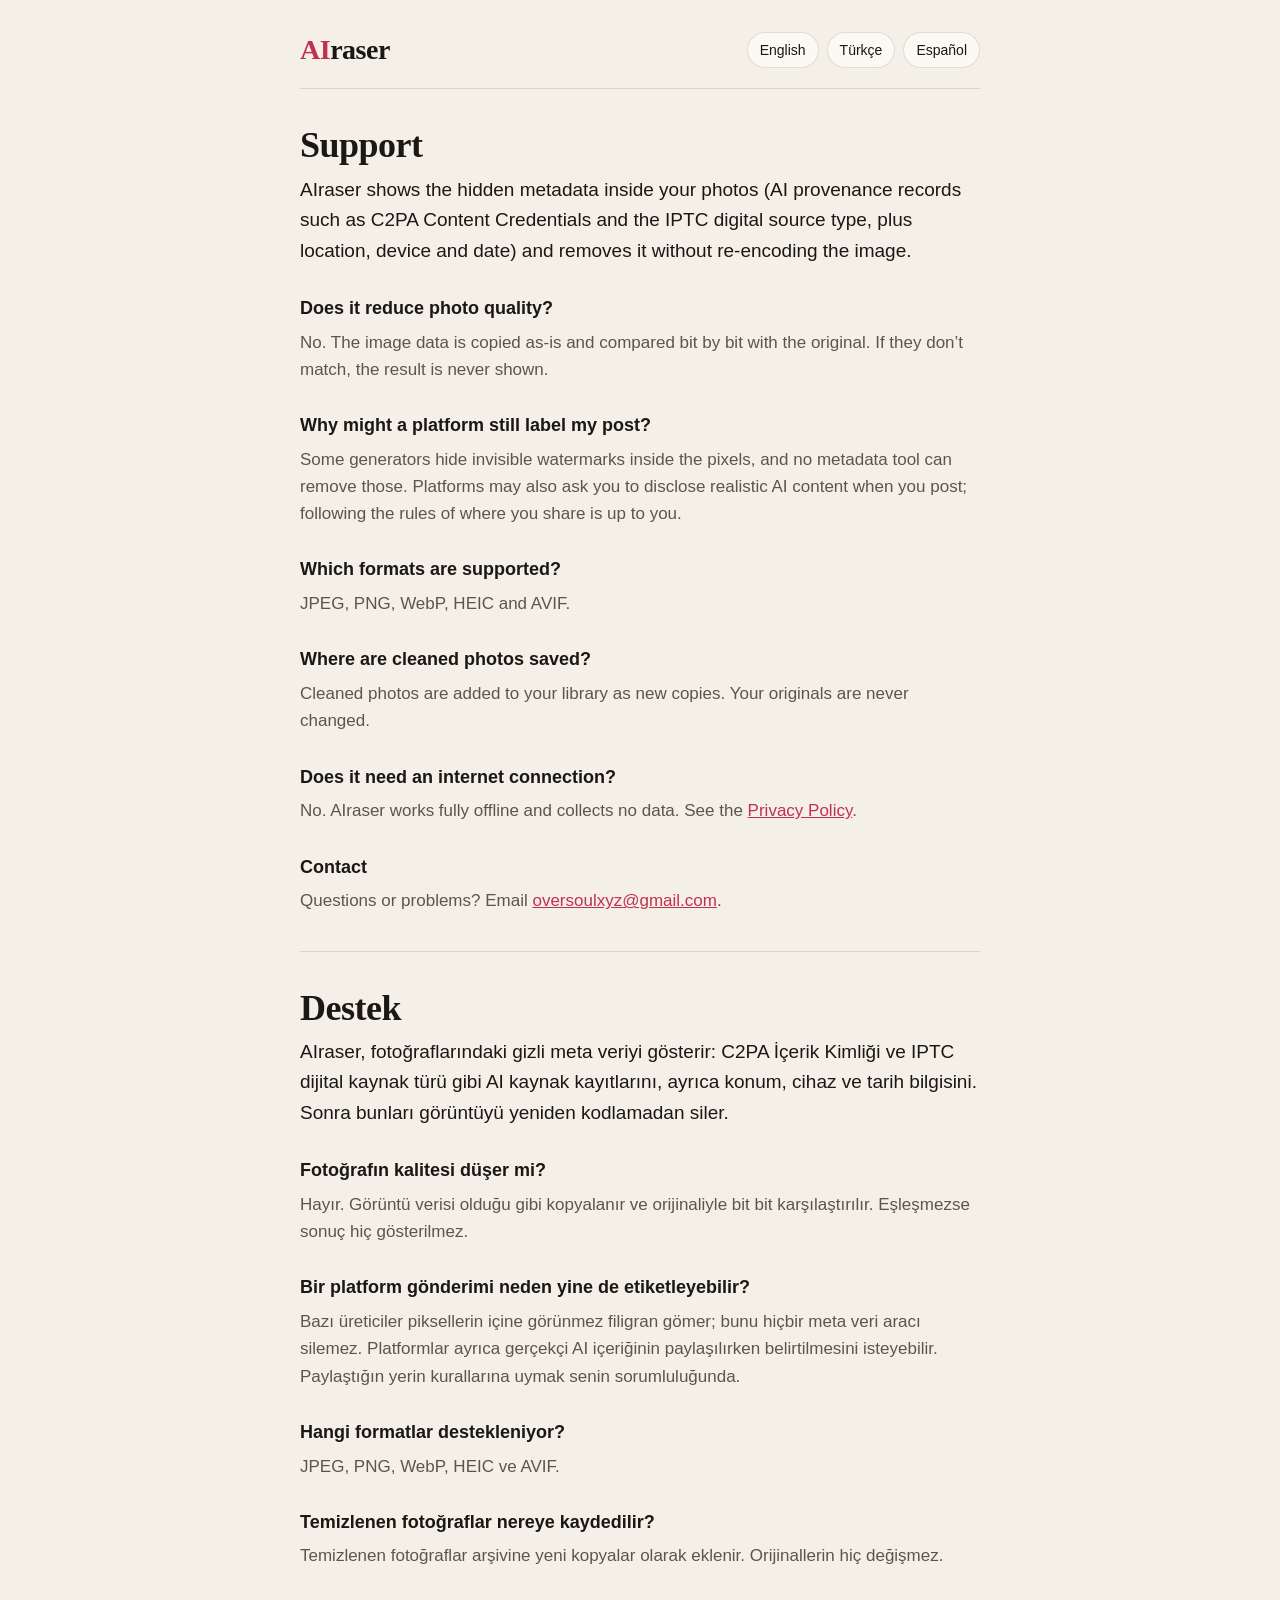
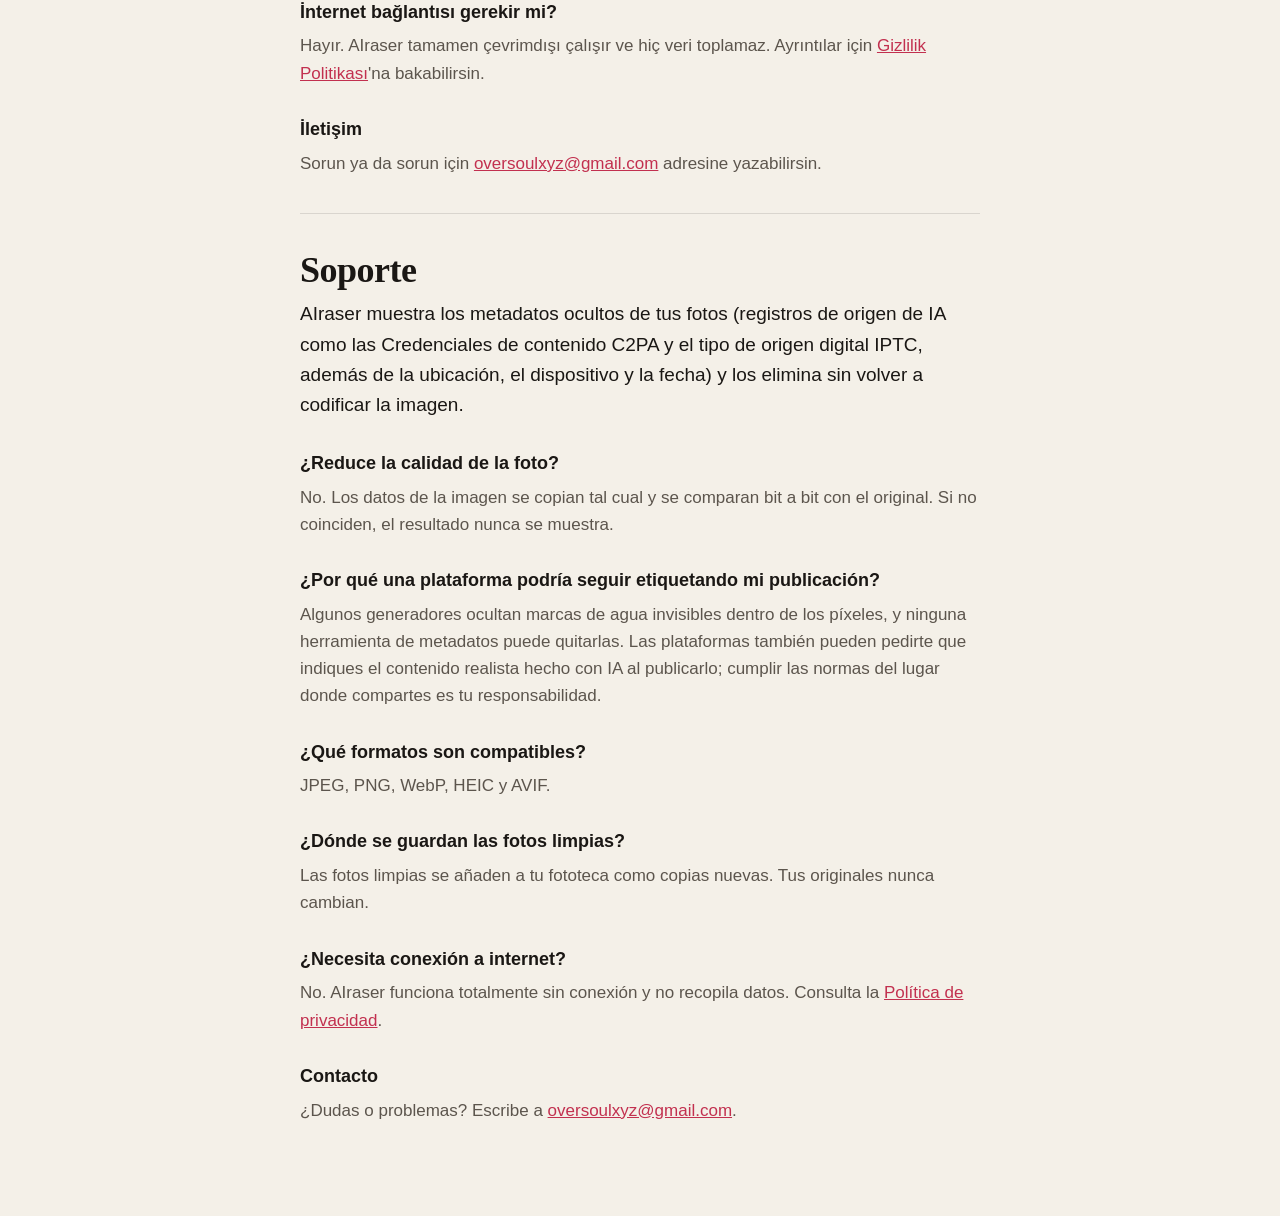
==== index.html @ 13f67885 "Add AIraser support and privacy pages Co-Authored-By: Claude Opus 5.5 <noreply@anthropic.com>" ====
<!doctype html>
<html lang="en">
<head>
<meta charset="utf-8">
<meta name="viewport" content="width=device-width, initial-scale=1">
<title>AIraser · Support</title>
<meta name="description" content="Help and contact for AIraser, the offline photo metadata cleaner for iPhone.">
<link rel="stylesheet" href="style.css">
</head>
<body>
<main>
  <header>
    <a class="wordmark" href="./"><span>AI</span>raser</a>
    <nav aria-label="Language">
      <a href="#en" lang="en">English</a>
      <a href="#tr" lang="tr">Türkçe</a>
      <a href="#es" lang="es">Español</a>
    </nav>
  </header>

  <section id="en" lang="en">
    <h1>Support</h1>
    <p class="lead">AIraser shows the hidden metadata inside your photos (AI provenance records such as C2PA Content Credentials and the IPTC digital source type, plus location, device and date) and removes it without re-encoding the image.</p>

    <h2>Does it reduce photo quality?</h2>
    <p>No. The image data is copied as-is and compared bit by bit with the original. If they don’t match, the result is never shown.</p>

    <h2>Why might a platform still label my post?</h2>
    <p>Some generators hide invisible watermarks inside the pixels, and no metadata tool can remove those. Platforms may also ask you to disclose realistic AI content when you post; following the rules of where you share is up to you.</p>

    <h2>Which formats are supported?</h2>
    <p>JPEG, PNG, WebP, HEIC and AVIF.</p>

    <h2>Where are cleaned photos saved?</h2>
    <p>Cleaned photos are added to your library as new copies. Your originals are never changed.</p>

    <h2>Does it need an internet connection?</h2>
    <p>No. AIraser works fully offline and collects no data. See the <a href="privacy.html#en">Privacy Policy</a>.</p>

    <h2>Contact</h2>
    <p>Questions or problems? Email <a href="mailto:oversoulxyz@gmail.com">oversoulxyz@gmail.com</a>.</p>
  </section>

  <section id="tr" lang="tr">
    <h1>Destek</h1>
    <p class="lead">AIraser, fotoğraflarındaki gizli meta veriyi gösterir: C2PA İçerik Kimliği ve IPTC dijital kaynak türü gibi AI kaynak kayıtlarını, ayrıca konum, cihaz ve tarih bilgisini. Sonra bunları görüntüyü yeniden kodlamadan siler.</p>

    <h2>Fotoğrafın kalitesi düşer mi?</h2>
    <p>Hayır. Görüntü verisi olduğu gibi kopyalanır ve orijinaliyle bit bit karşılaştırılır. Eşleşmezse sonuç hiç gösterilmez.</p>

    <h2>Bir platform gönderimi neden yine de etiketleyebilir?</h2>
    <p>Bazı üreticiler piksellerin içine görünmez filigran gömer; bunu hiçbir meta veri aracı silemez. Platformlar ayrıca gerçekçi AI içeriğinin paylaşılırken belirtilmesini isteyebilir. Paylaştığın yerin kurallarına uymak senin sorumluluğunda.</p>

    <h2>Hangi formatlar destekleniyor?</h2>
    <p>JPEG, PNG, WebP, HEIC ve AVIF.</p>

    <h2>Temizlenen fotoğraflar nereye kaydedilir?</h2>
    <p>Temizlenen fotoğraflar arşivine yeni kopyalar olarak eklenir. Orijinallerin hiç değişmez.</p>

    <h2>İnternet bağlantısı gerekir mi?</h2>
    <p>Hayır. AIraser tamamen çevrimdışı çalışır ve hiç veri toplamaz. Ayrıntılar için <a href="privacy.html#tr">Gizlilik Politikası</a>'na bakabilirsin.</p>

    <h2>İletişim</h2>
    <p>Sorun ya da sorun için <a href="mailto:oversoulxyz@gmail.com">oversoulxyz@gmail.com</a> adresine yazabilirsin.</p>
  </section>

  <section id="es" lang="es">
    <h1>Soporte</h1>
    <p class="lead">AIraser muestra los metadatos ocultos de tus fotos (registros de origen de IA como las Credenciales de contenido C2PA y el tipo de origen digital IPTC, además de la ubicación, el dispositivo y la fecha) y los elimina sin volver a codificar la imagen.</p>

    <h2>¿Reduce la calidad de la foto?</h2>
    <p>No. Los datos de la imagen se copian tal cual y se comparan bit a bit con el original. Si no coinciden, el resultado nunca se muestra.</p>

    <h2>¿Por qué una plataforma podría seguir etiquetando mi publicación?</h2>
    <p>Algunos generadores ocultan marcas de agua invisibles dentro de los píxeles, y ninguna herramienta de metadatos puede quitarlas. Las plataformas también pueden pedirte que indiques el contenido realista hecho con IA al publicarlo; cumplir las normas del lugar donde compartes es tu responsabilidad.</p>

    <h2>¿Qué formatos son compatibles?</h2>
    <p>JPEG, PNG, WebP, HEIC y AVIF.</p>

    <h2>¿Dónde se guardan las fotos limpias?</h2>
    <p>Las fotos limpias se añaden a tu fototeca como copias nuevas. Tus originales nunca cambian.</p>

    <h2>¿Necesita conexión a internet?</h2>
    <p>No. AIraser funciona totalmente sin conexión y no recopila datos. Consulta la <a href="privacy.html#es">Política de privacidad</a>.</p>

    <h2>Contacto</h2>
    <p>¿Dudas o problemas? Escribe a <a href="mailto:oversoulxyz@gmail.com">oversoulxyz@gmail.com</a>.</p>
  </section>
</main>
</body>
</html>
---- style.css ----
:root {
  --bg: #f4f0e8;
  --surface: #fbf9f4;
  --ink: #1a1714;
  --soft: #5c554d;
  --line: rgba(26, 23, 20, 0.12);
  --accent: #c2304f;
  color-scheme: light dark;
}

@media (prefers-color-scheme: dark) {
  :root {
    --bg: #121110;
    --surface: #1c1a18;
    --ink: #f4efe6;
    --soft: #b8b0a5;
    --line: rgba(244, 239, 230, 0.14);
    --accent: #ff9db0;
  }
}

* {
  box-sizing: border-box;
}

body {
  margin: 0;
  background: var(--bg);
  color: var(--ink);
  font: 17px/1.6 -apple-system, BlinkMacSystemFont, "Segoe UI", Roboto, "Helvetica Neue", Arial, sans-serif;
}

main {
  max-width: 720px;
  margin: 0 auto;
  padding: 32px 20px 80px;
}

header {
  display: flex;
  flex-wrap: wrap;
  align-items: center;
  justify-content: space-between;
  gap: 12px;
  padding-bottom: 20px;
  border-bottom: 1px solid var(--line);
}

.wordmark {
  font: 600 28px/1 Georgia, "Times New Roman", serif;
  color: var(--ink);
  text-decoration: none;
  letter-spacing: -0.5px;
}

.wordmark span {
  color: var(--accent);
}

nav {
  display: flex;
  gap: 8px;
}

nav a {
  padding: 6px 12px;
  border: 1px solid var(--line);
  border-radius: 999px;
  background: var(--surface);
  color: var(--ink);
  text-decoration: none;
  font-size: 14px;
}

section {
  padding-top: 36px;
  scroll-margin-top: 16px;
}

section + section {
  margin-top: 36px;
  border-top: 1px solid var(--line);
}

h1 {
  font: 600 36px/1.15 Georgia, "Times New Roman", serif;
  letter-spacing: -0.5px;
  margin: 0 0 8px;
}

h2 {
  font-size: 18px;
  margin: 28px 0 6px;
}

p {
  margin: 0 0 12px;
  color: var(--soft);
}

.lead {
  font-size: 19px;
  color: var(--ink);
}

.meta {
  font-size: 14px;
}

a {
  color: var(--accent);
}
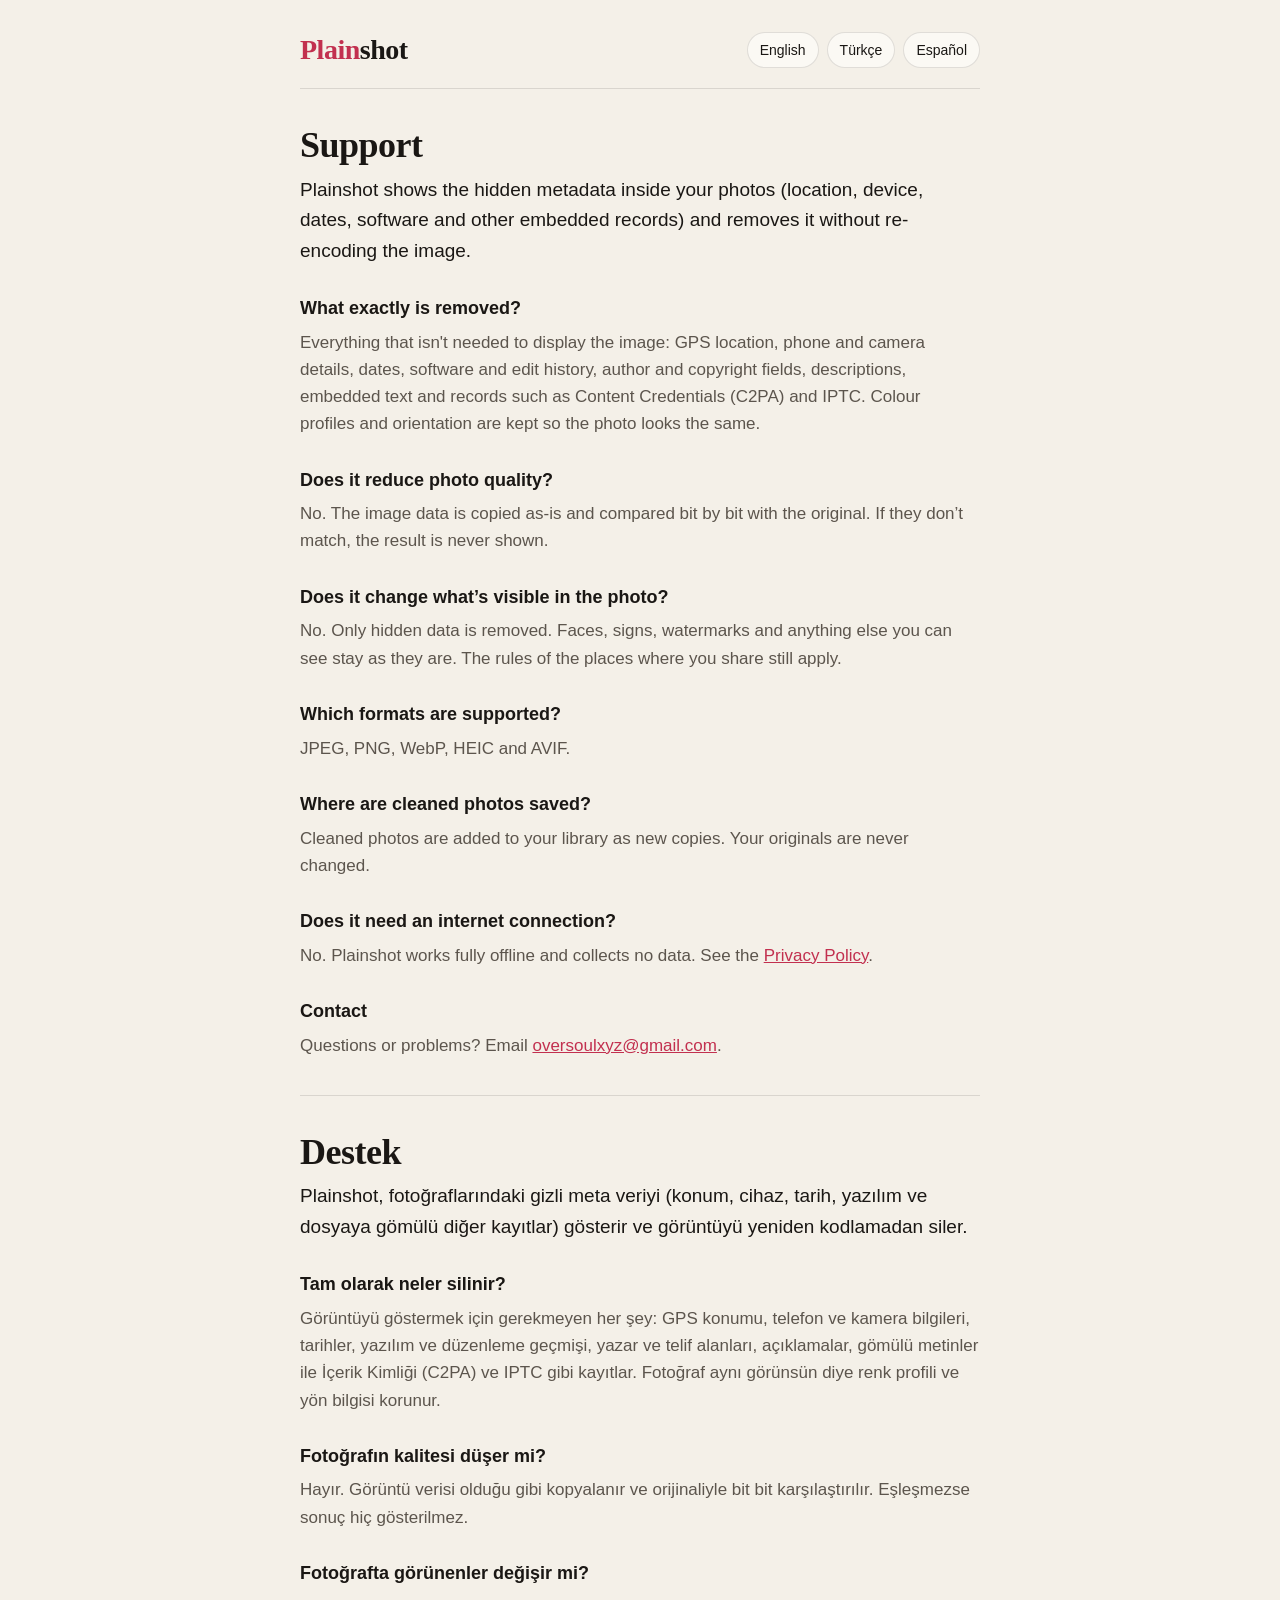
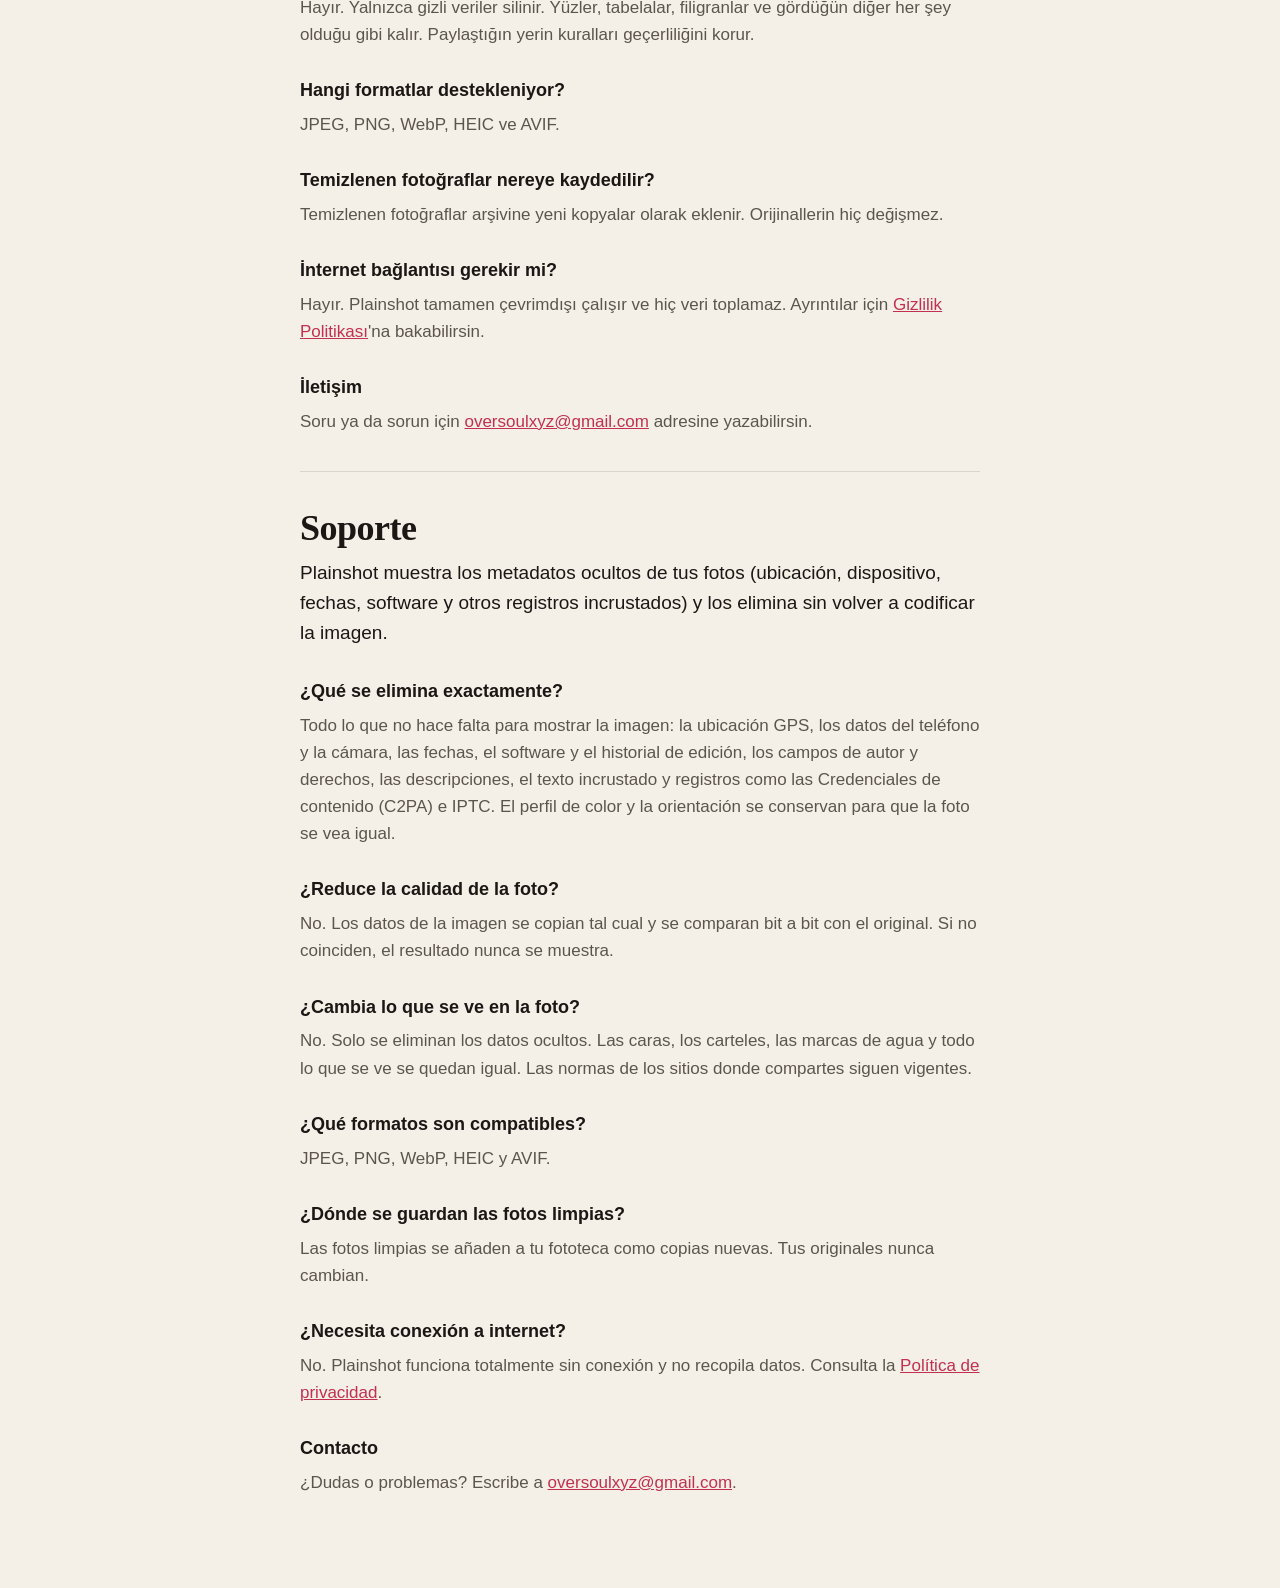
==== commit 322971d4: "Rename the app to Plainshot and describe it as a metadata remover Co-Authored-By: Claude Opus 5.5 <n" ====
--- a/index.html
+++ b/index.html
@@ -3,14 +3,14 @@
 <head>
 <meta charset="utf-8">
 <meta name="viewport" content="width=device-width, initial-scale=1">
-<title>AIraser · Support</title>
-<meta name="description" content="Help and contact for AIraser, the offline photo metadata cleaner for iPhone.">
+<title>Plainshot · Support</title>
+<meta name="description" content="Help and contact for Plainshot, the offline photo metadata remover for iPhone.">
 <link rel="stylesheet" href="style.css">
 </head>
 <body>
 <main>
   <header>
-    <a class="wordmark" href="./"><span>AI</span>raser</a>
+    <a class="wordmark" href="./"><span>Plain</span>shot</a>
     <nav aria-label="Language">
       <a href="#en" lang="en">English</a>
       <a href="#tr" lang="tr">Türkçe</a>
@@ -20,13 +20,16 @@
 
   <section id="en" lang="en">
     <h1>Support</h1>
-    <p class="lead">AIraser shows the hidden metadata inside your photos (AI provenance records such as C2PA Content Credentials and the IPTC digital source type, plus location, device and date) and removes it without re-encoding the image.</p>
+    <p class="lead">Plainshot shows the hidden metadata inside your photos (location, device, dates, software and other embedded records) and removes it without re-encoding the image.</p>
+
+    <h2>What exactly is removed?</h2>
+    <p>Everything that isn't needed to display the image: GPS location, phone and camera details, dates, software and edit history, author and copyright fields, descriptions, embedded text and records such as Content Credentials (C2PA) and IPTC. Colour profiles and orientation are kept so the photo looks the same.</p>
 
     <h2>Does it reduce photo quality?</h2>
     <p>No. The image data is copied as-is and compared bit by bit with the original. If they don’t match, the result is never shown.</p>
 
-    <h2>Why might a platform still label my post?</h2>
-    <p>Some generators hide invisible watermarks inside the pixels, and no metadata tool can remove those. Platforms may also ask you to disclose realistic AI content when you post; following the rules of where you share is up to you.</p>
+    <h2>Does it change what’s visible in the photo?</h2>
+    <p>No. Only hidden data is removed. Faces, signs, watermarks and anything else you can see stay as they are. The rules of the places where you share still apply.</p>
 
     <h2>Which formats are supported?</h2>
     <p>JPEG, PNG, WebP, HEIC and AVIF.</p>
@@ -35,7 +38,7 @@
     <p>Cleaned photos are added to your library as new copies. Your originals are never changed.</p>
 
     <h2>Does it need an internet connection?</h2>
-    <p>No. AIraser works fully offline and collects no data. See the <a href="privacy.html#en">Privacy Policy</a>.</p>
+    <p>No. Plainshot works fully offline and collects no data. See the <a href="privacy.html#en">Privacy Policy</a>.</p>
 
     <h2>Contact</h2>
     <p>Questions or problems? Email <a href="mailto:oversoulxyz@gmail.com">oversoulxyz@gmail.com</a>.</p>
@@ -43,13 +46,16 @@
 
   <section id="tr" lang="tr">
     <h1>Destek</h1>
-    <p class="lead">AIraser, fotoğraflarındaki gizli meta veriyi gösterir: C2PA İçerik Kimliği ve IPTC dijital kaynak türü gibi AI kaynak kayıtlarını, ayrıca konum, cihaz ve tarih bilgisini. Sonra bunları görüntüyü yeniden kodlamadan siler.</p>
+    <p class="lead">Plainshot, fotoğraflarındaki gizli meta veriyi (konum, cihaz, tarih, yazılım ve dosyaya gömülü diğer kayıtlar) gösterir ve görüntüyü yeniden kodlamadan siler.</p>
+
+    <h2>Tam olarak neler silinir?</h2>
+    <p>Görüntüyü göstermek için gerekmeyen her şey: GPS konumu, telefon ve kamera bilgileri, tarihler, yazılım ve düzenleme geçmişi, yazar ve telif alanları, açıklamalar, gömülü metinler ile İçerik Kimliği (C2PA) ve IPTC gibi kayıtlar. Fotoğraf aynı görünsün diye renk profili ve yön bilgisi korunur.</p>
 
     <h2>Fotoğrafın kalitesi düşer mi?</h2>
     <p>Hayır. Görüntü verisi olduğu gibi kopyalanır ve orijinaliyle bit bit karşılaştırılır. Eşleşmezse sonuç hiç gösterilmez.</p>
 
-    <h2>Bir platform gönderimi neden yine de etiketleyebilir?</h2>
-    <p>Bazı üreticiler piksellerin içine görünmez filigran gömer; bunu hiçbir meta veri aracı silemez. Platformlar ayrıca gerçekçi AI içeriğinin paylaşılırken belirtilmesini isteyebilir. Paylaştığın yerin kurallarına uymak senin sorumluluğunda.</p>
+    <h2>Fotoğrafta görünenler değişir mi?</h2>
+    <p>Hayır. Yalnızca gizli veriler silinir. Yüzler, tabelalar, filigranlar ve gördüğün diğer her şey olduğu gibi kalır. Paylaştığın yerin kuralları geçerliliğini korur.</p>
 
     <h2>Hangi formatlar destekleniyor?</h2>
     <p>JPEG, PNG, WebP, HEIC ve AVIF.</p>
@@ -58,21 +64,24 @@
     <p>Temizlenen fotoğraflar arşivine yeni kopyalar olarak eklenir. Orijinallerin hiç değişmez.</p>
 
     <h2>İnternet bağlantısı gerekir mi?</h2>
-    <p>Hayır. AIraser tamamen çevrimdışı çalışır ve hiç veri toplamaz. Ayrıntılar için <a href="privacy.html#tr">Gizlilik Politikası</a>'na bakabilirsin.</p>
+    <p>Hayır. Plainshot tamamen çevrimdışı çalışır ve hiç veri toplamaz. Ayrıntılar için <a href="privacy.html#tr">Gizlilik Politikası</a>'na bakabilirsin.</p>
 
     <h2>İletişim</h2>
-    <p>Sorun ya da sorun için <a href="mailto:oversoulxyz@gmail.com">oversoulxyz@gmail.com</a> adresine yazabilirsin.</p>
+    <p>Soru ya da sorun için <a href="mailto:oversoulxyz@gmail.com">oversoulxyz@gmail.com</a> adresine yazabilirsin.</p>
   </section>
 
   <section id="es" lang="es">
     <h1>Soporte</h1>
-    <p class="lead">AIraser muestra los metadatos ocultos de tus fotos (registros de origen de IA como las Credenciales de contenido C2PA y el tipo de origen digital IPTC, además de la ubicación, el dispositivo y la fecha) y los elimina sin volver a codificar la imagen.</p>
+    <p class="lead">Plainshot muestra los metadatos ocultos de tus fotos (ubicación, dispositivo, fechas, software y otros registros incrustados) y los elimina sin volver a codificar la imagen.</p>
+
+    <h2>¿Qué se elimina exactamente?</h2>
+    <p>Todo lo que no hace falta para mostrar la imagen: la ubicación GPS, los datos del teléfono y la cámara, las fechas, el software y el historial de edición, los campos de autor y derechos, las descripciones, el texto incrustado y registros como las Credenciales de contenido (C2PA) e IPTC. El perfil de color y la orientación se conservan para que la foto se vea igual.</p>
 
     <h2>¿Reduce la calidad de la foto?</h2>
     <p>No. Los datos de la imagen se copian tal cual y se comparan bit a bit con el original. Si no coinciden, el resultado nunca se muestra.</p>
 
-    <h2>¿Por qué una plataforma podría seguir etiquetando mi publicación?</h2>
-    <p>Algunos generadores ocultan marcas de agua invisibles dentro de los píxeles, y ninguna herramienta de metadatos puede quitarlas. Las plataformas también pueden pedirte que indiques el contenido realista hecho con IA al publicarlo; cumplir las normas del lugar donde compartes es tu responsabilidad.</p>
+    <h2>¿Cambia lo que se ve en la foto?</h2>
+    <p>No. Solo se eliminan los datos ocultos. Las caras, los carteles, las marcas de agua y todo lo que se ve se quedan igual. Las normas de los sitios donde compartes siguen vigentes.</p>
 
     <h2>¿Qué formatos son compatibles?</h2>
     <p>JPEG, PNG, WebP, HEIC y AVIF.</p>
@@ -81,7 +90,7 @@
     <p>Las fotos limpias se añaden a tu fototeca como copias nuevas. Tus originales nunca cambian.</p>
 
     <h2>¿Necesita conexión a internet?</h2>
-    <p>No. AIraser funciona totalmente sin conexión y no recopila datos. Consulta la <a href="privacy.html#es">Política de privacidad</a>.</p>
+    <p>No. Plainshot funciona totalmente sin conexión y no recopila datos. Consulta la <a href="privacy.html#es">Política de privacidad</a>.</p>
 
     <h2>Contacto</h2>
     <p>¿Dudas o problemas? Escribe a <a href="mailto:oversoulxyz@gmail.com">oversoulxyz@gmail.com</a>.</p>
